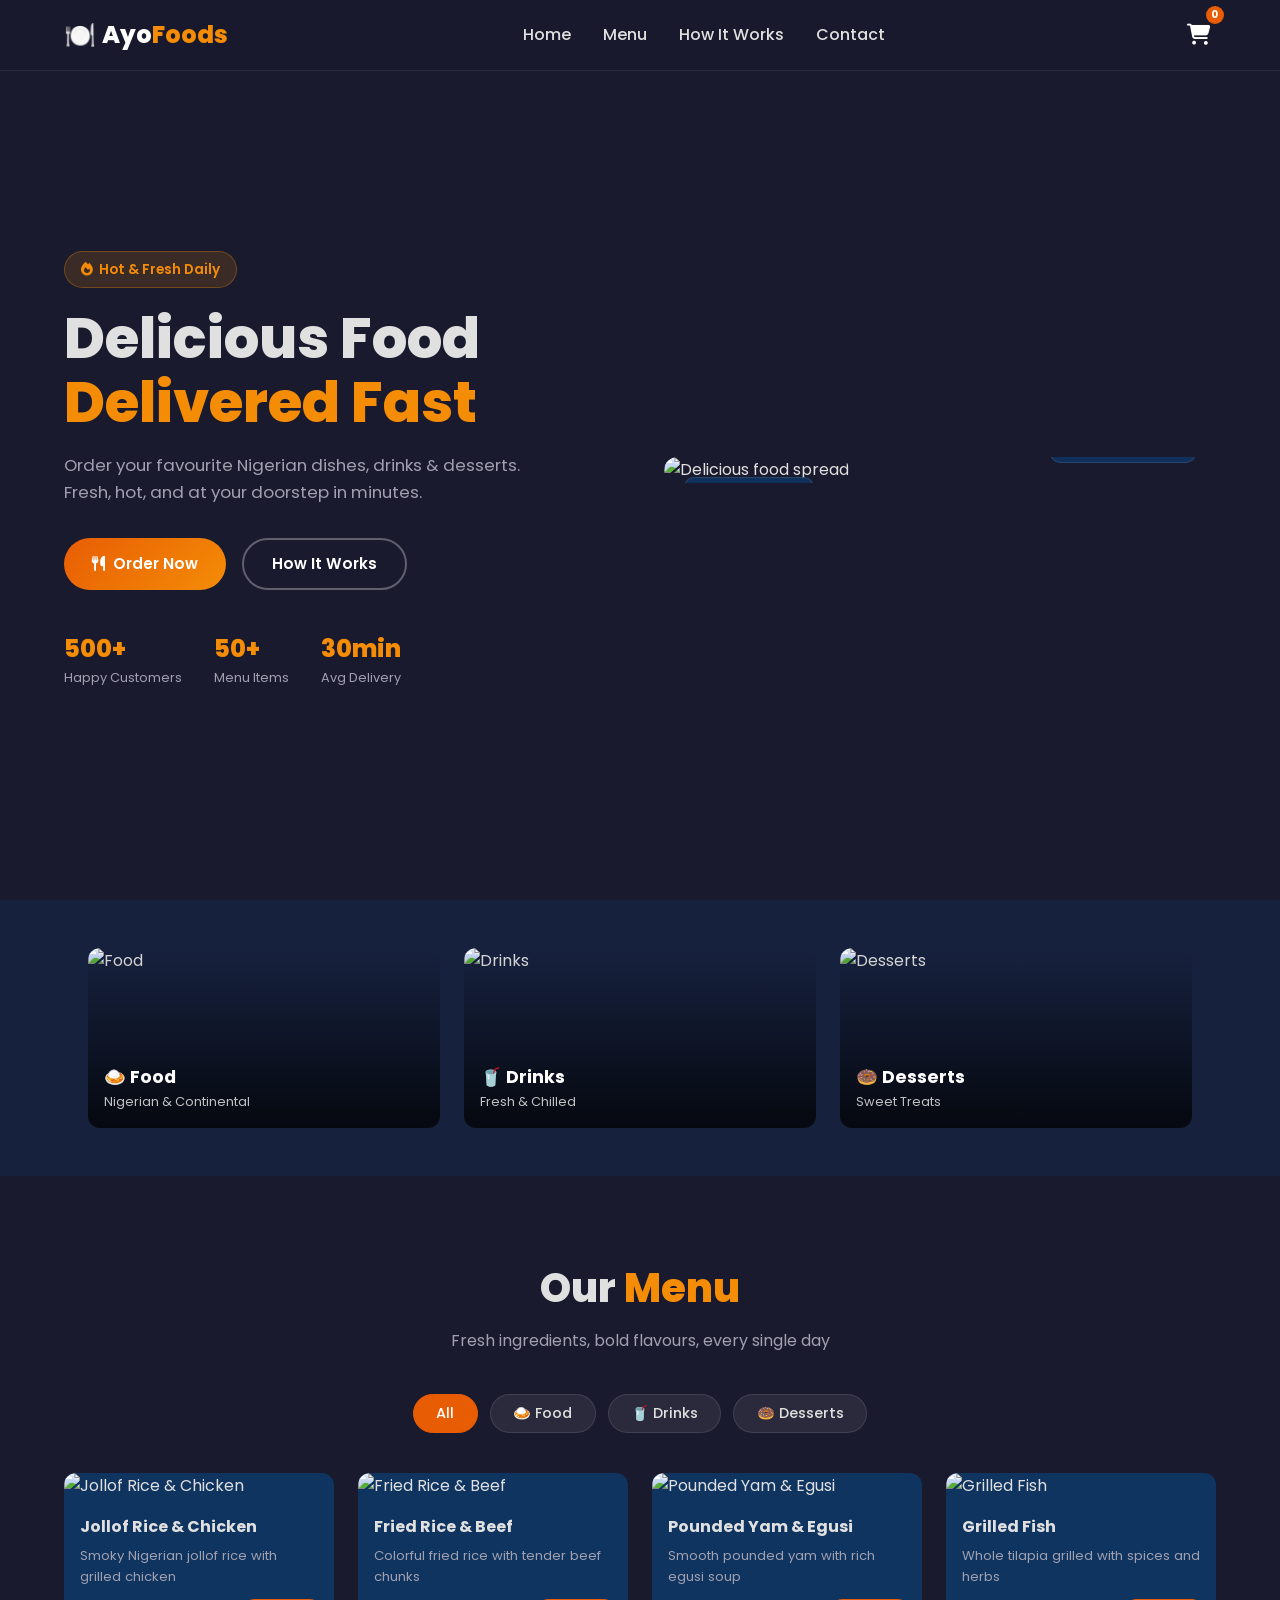
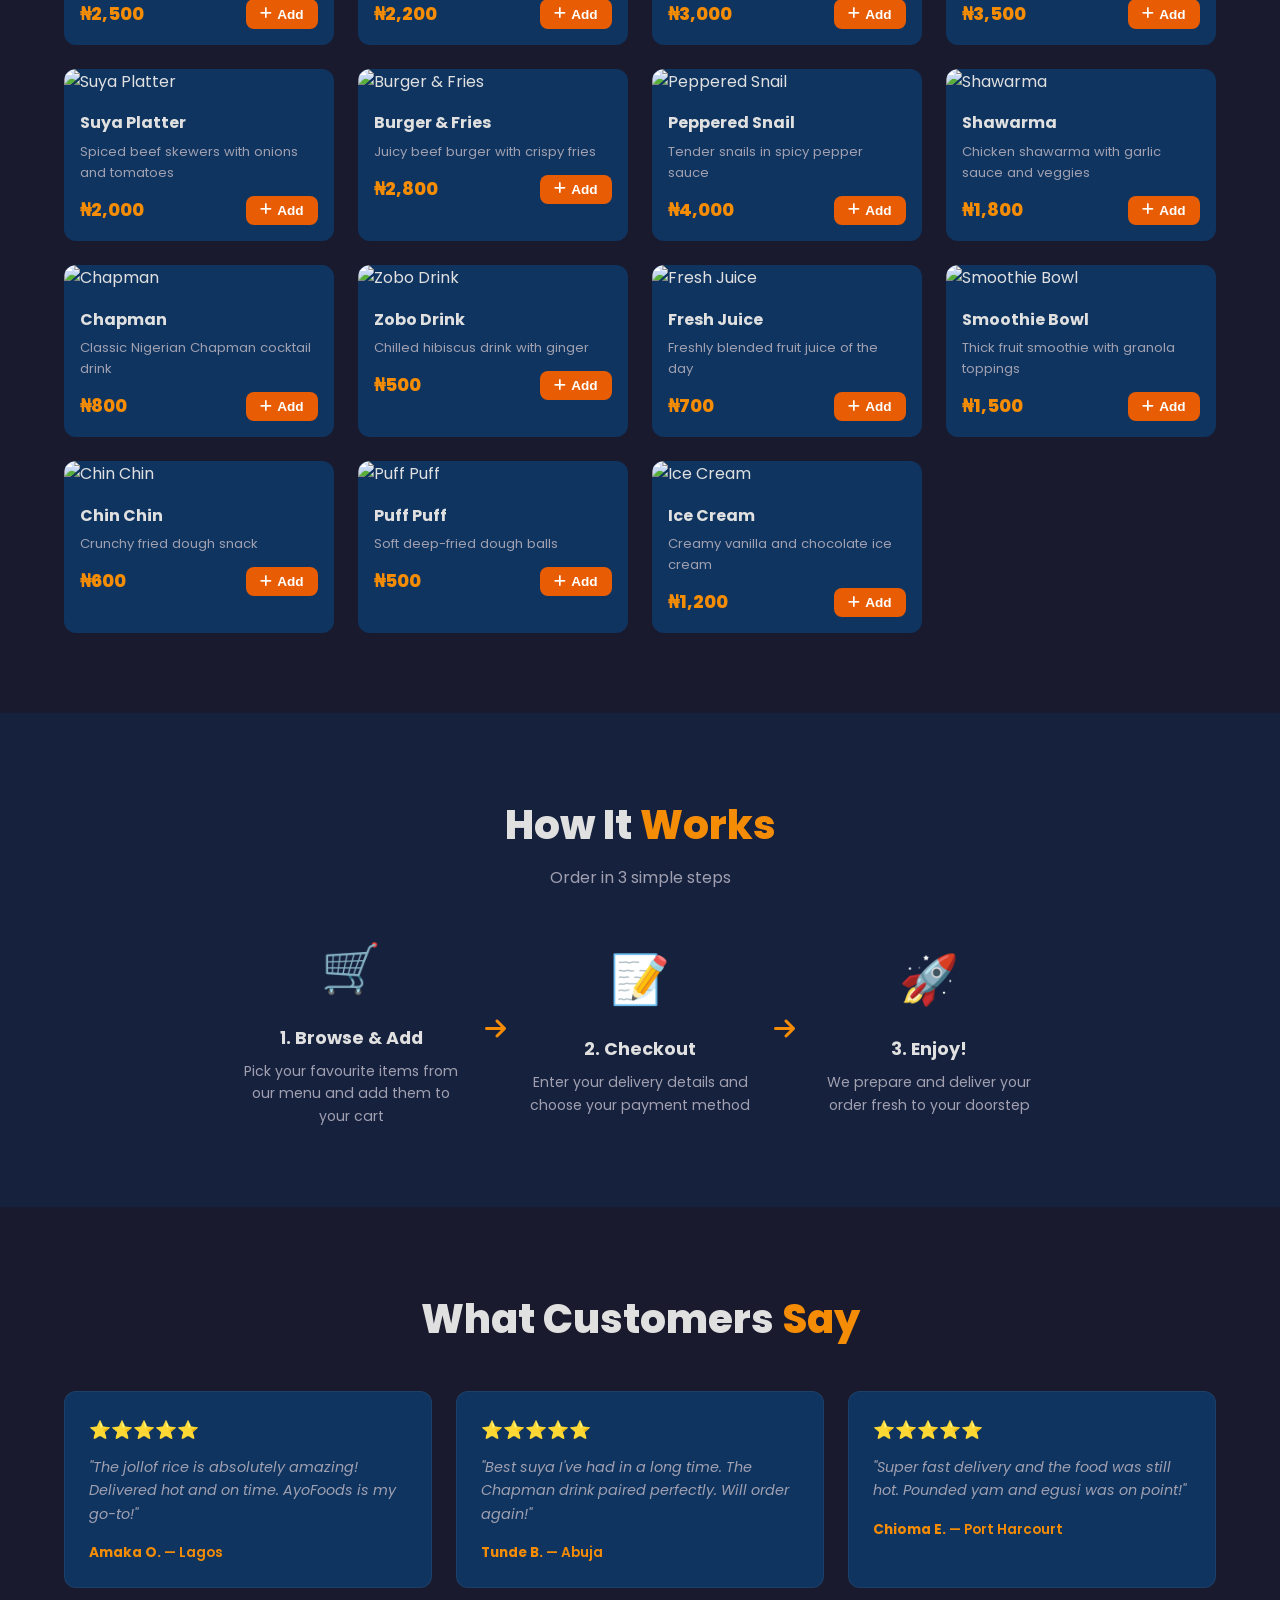
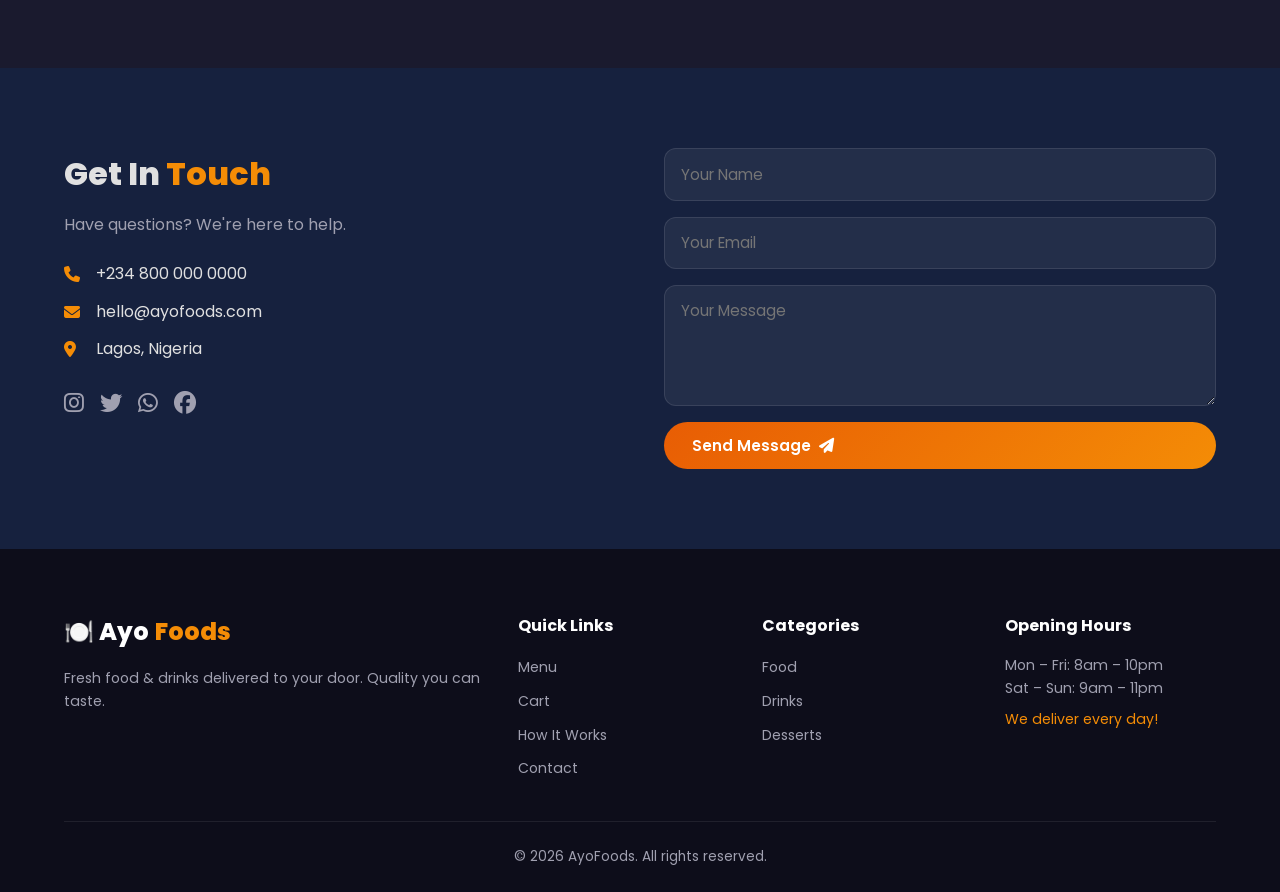
==== index.html @ 8da01fa1 "Add files via upload" ====
<!DOCTYPE html>
<html lang="en">
<head>
  <meta charset="UTF-8" />
  <meta name="viewport" content="width=device-width, initial-scale=1.0"/>
  <title>AyoFoods — Order Delicious Food & Drinks</title>
  <link rel="icon" type="image/svg+xml" href="favicon.svg"/>
  <link rel="apple-touch-icon" href="icon.svg"/>
  <link rel="stylesheet" href="style.css"/>
  <link rel="stylesheet" href="https://cdnjs.cloudflare.com/ajax/libs/font-awesome/6.5.0/css/all.min.css"/>
  <link href="https://fonts.googleapis.com/css2?family=Poppins:wght@300;400;500;600;700;800&display=swap" rel="stylesheet"/>
</head>
<body>

<!-- NAVBAR -->
<nav class="navbar" id="navbar">
  <div class="nav-container">
    <a href="index.html" class="logo">
      <span class="logo-icon">🍽️</span>
      <span>Ayo<span class="accent">Foods</span></span>
    </a>
    <ul class="nav-links" id="navLinks">
      <li><a href="#home">Home</a></li>
      <li><a href="#menu">Menu</a></li>
      <li><a href="#how-it-works">How It Works</a></li>
      <li><a href="#contact">Contact</a></li>
    </ul>
    <div class="nav-actions">
      <a href="cart.html" class="cart-btn" id="cartBtn">
        <i class="fas fa-shopping-cart"></i>
        <span class="cart-count" id="cartCount">0</span>
      </a>
      <button class="hamburger" id="hamburger" aria-label="Toggle menu">
        <span></span><span></span><span></span>
      </button>
    </div>
  </div>
</nav>

<!-- HERO -->
<section class="hero" id="home">
  <div class="hero-content">
    <div class="hero-badge"><i class="fas fa-fire"></i> Hot & Fresh Daily</div>
    <h1>Delicious Food<br/><span class="accent">Delivered Fast</span></h1>
    <p>Order your favourite Nigerian dishes, drinks & desserts. Fresh, hot, and at your doorstep in minutes.</p>
    <div class="hero-actions">
      <a href="#menu" class="btn btn-primary"><i class="fas fa-utensils"></i> Order Now</a>
      <a href="#how-it-works" class="btn btn-outline">How It Works</a>
    </div>
    <div class="hero-stats">
      <div class="stat"><strong>500+</strong><span>Happy Customers</span></div>
      <div class="stat"><strong>50+</strong><span>Menu Items</span></div>
      <div class="stat"><strong>30min</strong><span>Avg Delivery</span></div>
    </div>
  </div>
  <div class="hero-image">
    <div class="hero-img-wrap">
      <img src="https://images.unsplash.com/photo-1504674900247-0877df9cc836?w=600" alt="Delicious food spread" loading="lazy"/>
      <div class="floating-card card1"><i class="fas fa-star"></i> 4.9 Rating</div>
      <div class="floating-card card2"><i class="fas fa-truck"></i> Free Delivery</div>
    </div>
  </div>
</section>

<!-- CATEGORIES -->
<section class="categories">
  <div class="container">
    <div class="cat-grid">
      <div class="cat-card" onclick="filterMenu('food')">
        <img src="https://images.unsplash.com/photo-1567620905732-2d1ec7ab7445?w=300" alt="Food"/>
        <div class="cat-overlay"><h3>🍛 Food</h3><p>Nigerian & Continental</p></div>
      </div>
      <div class="cat-card" onclick="filterMenu('drink')">
        <img src="https://images.unsplash.com/photo-1544145945-f90425340c7e?w=300" alt="Drinks"/>
        <div class="cat-overlay"><h3>🥤 Drinks</h3><p>Fresh & Chilled</p></div>
      </div>
      <div class="cat-card" onclick="filterMenu('dessert')">
        <img src="https://images.unsplash.com/photo-1551024601-bec78aea704b?w=300" alt="Desserts"/>
        <div class="cat-overlay"><h3>🍩 Desserts</h3><p>Sweet Treats</p></div>
      </div>
    </div>
  </div>
</section>

<!-- MENU SECTION -->
<section class="menu-section" id="menu">
  <div class="container">
    <div class="section-header">
      <h2>Our <span class="accent">Menu</span></h2>
      <p>Fresh ingredients, bold flavours, every single day</p>
    </div>
    <div class="filter-tabs">
      <button class="tab active" data-cat="all" onclick="filterMenu('all')">All</button>
      <button class="tab" data-cat="food" onclick="filterMenu('food')">🍛 Food</button>
      <button class="tab" data-cat="drink" onclick="filterMenu('drink')">🥤 Drinks</button>
      <button class="tab" data-cat="dessert" onclick="filterMenu('dessert')">🍩 Desserts</button>
    </div>
    <div class="menu-grid" id="menuGrid">
      <!-- Populated by JS -->
      <div class="loading-spinner"><i class="fas fa-spinner fa-spin"></i> Loading menu...</div>
    </div>
  </div>
</section>

<!-- HOW IT WORKS -->
<section class="how-it-works" id="how-it-works">
  <div class="container">
    <div class="section-header">
      <h2>How It <span class="accent">Works</span></h2>
      <p>Order in 3 simple steps</p>
    </div>
    <div class="steps-grid">
      <div class="step">
        <div class="step-icon">🛒</div>
        <h3>1. Browse & Add</h3>
        <p>Pick your favourite items from our menu and add them to your cart</p>
      </div>
      <div class="step-arrow"><i class="fas fa-arrow-right"></i></div>
      <div class="step">
        <div class="step-icon">📝</div>
        <h3>2. Checkout</h3>
        <p>Enter your delivery details and choose your payment method</p>
      </div>
      <div class="step-arrow"><i class="fas fa-arrow-right"></i></div>
      <div class="step">
        <div class="step-icon">🚀</div>
        <h3>3. Enjoy!</h3>
        <p>We prepare and deliver your order fresh to your doorstep</p>
      </div>
    </div>
  </div>
</section>

<!-- TESTIMONIALS -->
<section class="testimonials">
  <div class="container">
    <div class="section-header">
      <h2>What Customers <span class="accent">Say</span></h2>
    </div>
    <div class="testi-grid">
      <div class="testi-card">
        <div class="stars">⭐⭐⭐⭐⭐</div>
        <p>"The jollof rice is absolutely amazing! Delivered hot and on time. AyoFoods is my go-to!"</p>
        <div class="testi-author"><strong>Amaka O.</strong> — Lagos</div>
      </div>
      <div class="testi-card">
        <div class="stars">⭐⭐⭐⭐⭐</div>
        <p>"Best suya I've had in a long time. The Chapman drink paired perfectly. Will order again!"</p>
        <div class="testi-author"><strong>Tunde B.</strong> — Abuja</div>
      </div>
      <div class="testi-card">
        <div class="stars">⭐⭐⭐⭐⭐</div>
        <p>"Super fast delivery and the food was still hot. Pounded yam and egusi was on point!"</p>
        <div class="testi-author"><strong>Chioma E.</strong> — Port Harcourt</div>
      </div>
    </div>
  </div>
</section>

<!-- CONTACT -->
<section class="contact" id="contact">
  <div class="container">
    <div class="contact-grid">
      <div class="contact-info">
        <h2>Get In <span class="accent">Touch</span></h2>
        <p>Have questions? We're here to help.</p>
        <div class="contact-item"><i class="fas fa-phone"></i> +234 800 000 0000</div>
        <div class="contact-item"><i class="fas fa-envelope"></i> hello@ayofoods.com</div>
        <div class="contact-item"><i class="fas fa-map-marker-alt"></i> Lagos, Nigeria</div>
        <div class="social-links">
          <a href="#" aria-label="Instagram"><i class="fab fa-instagram"></i></a>
          <a href="#" aria-label="Twitter"><i class="fab fa-twitter"></i></a>
          <a href="#" aria-label="WhatsApp"><i class="fab fa-whatsapp"></i></a>
          <a href="#" aria-label="Facebook"><i class="fab fa-facebook"></i></a>
        </div>
      </div>
      <form class="contact-form" onsubmit="sendMessage(event)">
        <input type="text" placeholder="Your Name" required/>
        <input type="email" placeholder="Your Email" required/>
        <textarea placeholder="Your Message" rows="4" required></textarea>
        <button type="submit" class="btn btn-primary">Send Message <i class="fas fa-paper-plane"></i></button>
      </form>
    </div>
  </div>
</section>

<!-- FOOTER -->
<footer class="footer">
  <div class="container">
    <div class="footer-grid">
      <div>
        <div class="logo" style="margin-bottom:1rem">🍽️ Ayo<span class="accent">Foods</span></div>
        <p>Fresh food & drinks delivered to your door. Quality you can taste.</p>
      </div>
      <div>
        <h4>Quick Links</h4>
        <ul>
          <li><a href="#menu">Menu</a></li>
          <li><a href="cart.html">Cart</a></li>
          <li><a href="#how-it-works">How It Works</a></li>
          <li><a href="#contact">Contact</a></li>
        </ul>
      </div>
      <div>
        <h4>Categories</h4>
        <ul>
          <li><a href="#" onclick="filterMenu('food')">Food</a></li>
          <li><a href="#" onclick="filterMenu('drink')">Drinks</a></li>
          <li><a href="#" onclick="filterMenu('dessert')">Desserts</a></li>
        </ul>
      </div>
      <div>
        <h4>Opening Hours</h4>
        <p>Mon – Fri: 8am – 10pm</p>
        <p>Sat – Sun: 9am – 11pm</p>
        <p style="margin-top:.5rem;color:var(--accent)">We deliver every day!</p>
      </div>
    </div>
    <div class="footer-bottom">
      <p>&copy; 2026 AyoFoods. All rights reserved.</p>
    </div>
  </div>
</footer>

<!-- TOAST -->
<div class="toast" id="toast"></div>

<script src="script.js"></script>
</body>
</html>
---- style.css ----
﻿/* AyoFoods Styles */
*, *::before, *::after { box-sizing: border-box; margin: 0; padding: 0; }

:root {
  --primary: #e85d04;
  --accent: #f48c06;
  --dark: #1a1a2e;
  --dark2: #16213e;
  --card-bg: #0f3460;
  --text: #e0e0e0;
  --text-muted: #a0a0b0;
  --white: #ffffff;
  --radius: 12px;
  --shadow: 0 4px 24px rgba(0,0,0,0.3);
  --transition: 0.3s ease;
}

html { scroll-behavior: smooth; }

body {
  font-family: 'Poppins', sans-serif;
  background: var(--dark);
  color: var(--text);
  line-height: 1.6;
  overflow-x: hidden;
}

.accent { color: var(--accent); }
.container { max-width: 1200px; margin: 0 auto; padding: 0 1.5rem; }

/* ── NAVBAR ── */
.navbar {
  position: fixed; top: 0; left: 0; right: 0; z-index: 1000;
  background: rgba(26,26,46,0.97);
  backdrop-filter: blur(10px);
  border-bottom: 1px solid rgba(255,255,255,0.08);
  transition: var(--transition);
}
.navbar.scrolled { box-shadow: var(--shadow); }
.nav-container {
  max-width: 1200px; margin: 0 auto; padding: 0 1.5rem;
  display: flex; align-items: center; justify-content: space-between;
  height: 70px;
}
.logo {
  font-size: 1.5rem; font-weight: 800; color: var(--white);
  text-decoration: none; display: flex; align-items: center; gap: .4rem;
}
.logo-icon { font-size: 1.6rem; }
.nav-links { list-style: none; display: flex; gap: 2rem; }
.nav-links a {
  color: var(--text); text-decoration: none; font-weight: 500;
  transition: color var(--transition);
}
.nav-links a:hover { color: var(--accent); }
.nav-actions { display: flex; align-items: center; gap: 1rem; }
.cart-btn {
  position: relative; color: var(--white); font-size: 1.3rem;
  text-decoration: none; padding: .4rem;
}
.cart-count {
  position: absolute; top: -6px; right: -8px;
  background: var(--primary); color: #fff;
  font-size: .65rem; font-weight: 700;
  width: 18px; height: 18px; border-radius: 50%;
  display: flex; align-items: center; justify-content: center;
}
.hamburger {
  display: none; flex-direction: column; gap: 5px;
  background: none; border: none; cursor: pointer; padding: .3rem;
}
.hamburger span {
  display: block; width: 24px; height: 2px;
  background: var(--white); border-radius: 2px;
  transition: var(--transition);
}

/* ── BUTTONS ── */
.btn {
  display: inline-flex; align-items: center; gap: .5rem;
  padding: .75rem 1.75rem; border-radius: 50px;
  font-family: inherit; font-size: .95rem; font-weight: 600;
  cursor: pointer; text-decoration: none; border: none;
  transition: var(--transition);
}
.btn-primary {
  background: linear-gradient(135deg, var(--primary), var(--accent));
  color: #fff;
}
.btn-primary:hover { transform: translateY(-2px); box-shadow: 0 8px 20px rgba(232,93,4,.4); }
.btn-outline {
  background: transparent; color: var(--white);
  border: 2px solid rgba(255,255,255,.3);
}
.btn-outline:hover { border-color: var(--accent); color: var(--accent); }
.btn-full { width: 100%; justify-content: center; }

/* ── HERO ── */
.hero {
  min-height: 100vh; padding: 100px 1.5rem 60px;
  max-width: 1200px; margin: 0 auto;
  display: grid; grid-template-columns: 1fr 1fr;
  align-items: center; gap: 3rem;
}
.hero-badge {
  display: inline-flex; align-items: center; gap: .4rem;
  background: rgba(244,140,6,.15); color: var(--accent);
  border: 1px solid rgba(244,140,6,.3);
  padding: .4rem 1rem; border-radius: 50px;
  font-size: .85rem; font-weight: 600; margin-bottom: 1.2rem;
}
.hero-content h1 {
  font-size: clamp(2.2rem, 5vw, 3.5rem);
  font-weight: 800; line-height: 1.15; margin-bottom: 1rem;
}
.hero-content p {
  font-size: 1.05rem; color: var(--text-muted);
  margin-bottom: 2rem; max-width: 480px;
}
.hero-actions { display: flex; gap: 1rem; flex-wrap: wrap; margin-bottom: 2.5rem; }
.hero-stats { display: flex; gap: 2rem; }
.stat { display: flex; flex-direction: column; }
.stat strong { font-size: 1.5rem; font-weight: 800; color: var(--accent); }
.stat span { font-size: .8rem; color: var(--text-muted); }
.hero-img-wrap { position: relative; border-radius: 20px; overflow: hidden; }
.hero-img-wrap img { width: 100%; height: 450px; object-fit: cover; border-radius: 20px; }
.floating-card {
  position: absolute; background: rgba(15,52,96,.9);
  backdrop-filter: blur(8px); border: 1px solid rgba(255,255,255,.1);
  padding: .6rem 1rem; border-radius: 10px;
  font-size: .85rem; font-weight: 600; color: var(--white);
  display: flex; align-items: center; gap: .4rem;
}
.card1 { top: 20px; left: 20px; }
.card1 i { color: #ffd700; }
.card2 { bottom: 20px; right: 20px; }
.card2 i { color: var(--accent); }

/* ── CATEGORIES ── */
.categories { padding: 3rem 0; background: var(--dark2); }
.cat-grid {
  max-width: 1200px; margin: 0 auto; padding: 0 1.5rem;
  display: grid; grid-template-columns: repeat(3, 1fr); gap: 1.5rem;
}
.cat-card {
  position: relative; border-radius: var(--radius);
  overflow: hidden; cursor: pointer; height: 180px;
}
.cat-card img { width: 100%; height: 100%; object-fit: cover; transition: transform .4s ease; }
.cat-card:hover img { transform: scale(1.08); }
.cat-overlay {
  position: absolute; inset: 0;
  background: linear-gradient(to top, rgba(0,0,0,.75), transparent);
  display: flex; flex-direction: column; justify-content: flex-end;
  padding: 1rem;
}
.cat-overlay h3 { font-size: 1.1rem; font-weight: 700; color: #fff; }
.cat-overlay p { font-size: .8rem; color: rgba(255,255,255,.75); }

/* ── SECTION HEADER ── */
.section-header { text-align: center; margin-bottom: 2.5rem; }
.section-header h2 {
  font-size: clamp(1.8rem, 4vw, 2.5rem);
  font-weight: 800; margin-bottom: .5rem;
}
.section-header p { color: var(--text-muted); }

/* ── MENU ── */
.menu-section { padding: 5rem 0; }
.filter-tabs {
  display: flex; gap: .75rem; justify-content: center;
  flex-wrap: wrap; margin-bottom: 2.5rem;
}
.tab {
  padding: .5rem 1.4rem; border-radius: 50px;
  background: rgba(255,255,255,.07); color: var(--text);
  border: 1px solid rgba(255,255,255,.1);
  font-family: inherit; font-size: .9rem; font-weight: 500;
  cursor: pointer; transition: var(--transition);
}
.tab:hover, .tab.active { background: var(--primary); color: #fff; border-color: var(--primary); }
.menu-grid {
  display: grid;
  grid-template-columns: repeat(auto-fill, minmax(260px, 1fr));
  gap: 1.5rem;
}
.menu-card {
  background: var(--card-bg); border-radius: var(--radius);
  overflow: hidden; transition: transform var(--transition), box-shadow var(--transition);
}
.menu-card:hover { transform: translateY(-6px); box-shadow: var(--shadow); }
.menu-card img { width: 100%; height: 180px; object-fit: cover; }
.menu-card-body { padding: 1rem; }
.menu-card-body h3 { font-size: 1rem; font-weight: 700; margin-bottom: .3rem; }
.menu-card-body p { font-size: .82rem; color: var(--text-muted); margin-bottom: .8rem; }
.menu-card-footer { display: flex; align-items: center; justify-content: space-between; }
.price { font-size: 1.1rem; font-weight: 800; color: var(--accent); }
.add-btn {
  background: var(--primary); color: #fff;
  border: none; border-radius: 8px;
  padding: .45rem .9rem; font-size: .85rem; font-weight: 600;
  cursor: pointer; transition: var(--transition);
  display: flex; align-items: center; gap: .3rem;
}
.add-btn:hover { background: var(--accent); transform: scale(1.05); }
.loading-spinner {
  grid-column: 1 / -1; text-align: center;
  padding: 3rem; color: var(--text-muted); font-size: 1.1rem;
}

/* ── HOW IT WORKS ── */
.how-it-works { padding: 5rem 0; background: var(--dark2); }
.steps-grid {
  display: flex; align-items: center; justify-content: center;
  gap: 1.5rem; flex-wrap: wrap;
}
.step { text-align: center; max-width: 220px; }
.step-icon { font-size: 3rem; margin-bottom: 1rem; }
.step h3 { font-size: 1.1rem; font-weight: 700; margin-bottom: .5rem; }
.step p { font-size: .88rem; color: var(--text-muted); }
.step-arrow { font-size: 1.5rem; color: var(--accent); }

/* ── TESTIMONIALS ── */
.testimonials { padding: 5rem 0; }
.testi-grid {
  display: grid;
  grid-template-columns: repeat(auto-fill, minmax(280px, 1fr));
  gap: 1.5rem;
}
.testi-card {
  background: var(--card-bg); border-radius: var(--radius);
  padding: 1.5rem; border: 1px solid rgba(255,255,255,.06);
}
.stars { font-size: 1.1rem; margin-bottom: .75rem; }
.testi-card p { font-size: .9rem; color: var(--text-muted); margin-bottom: 1rem; font-style: italic; }
.testi-author { font-size: .85rem; font-weight: 600; color: var(--accent); }

/* ── CONTACT ── */
.contact { padding: 5rem 0; background: var(--dark2); }
.contact-grid { display: grid; grid-template-columns: 1fr 1fr; gap: 3rem; align-items: start; }
.contact-info h2 { font-size: 2rem; font-weight: 800; margin-bottom: .75rem; }
.contact-info p { color: var(--text-muted); margin-bottom: 1.5rem; }
.contact-item {
  display: flex; align-items: center; gap: .75rem;
  margin-bottom: .75rem; color: var(--text);
}
.contact-item i { color: var(--accent); width: 20px; }
.social-links { display: flex; gap: 1rem; margin-top: 1.5rem; }
.social-links a { color: var(--text-muted); font-size: 1.4rem; transition: color var(--transition); }
.social-links a:hover { color: var(--accent); }
.contact-form { display: flex; flex-direction: column; gap: 1rem; }
.contact-form input,
.contact-form textarea {
  background: rgba(255,255,255,.06); border: 1px solid rgba(255,255,255,.1);
  border-radius: var(--radius); padding: .85rem 1rem;
  color: var(--white); font-family: inherit; font-size: .95rem;
  transition: border-color var(--transition);
}
.contact-form input:focus,
.contact-form textarea:focus { outline: none; border-color: var(--accent); }
.contact-form textarea { resize: vertical; }

/* ── FOOTER ── */
.footer { background: #0d0d1a; padding: 4rem 0 1.5rem; }
.footer-grid {
  display: grid; grid-template-columns: 2fr 1fr 1fr 1fr;
  gap: 2rem; margin-bottom: 2.5rem;
}
.footer-grid p { font-size: .88rem; color: var(--text-muted); }
.footer-grid h4 { font-size: 1rem; font-weight: 700; margin-bottom: 1rem; color: var(--white); }
.footer-grid ul { list-style: none; display: flex; flex-direction: column; gap: .5rem; }
.footer-grid ul a {
  color: var(--text-muted); text-decoration: none;
  font-size: .88rem; transition: color var(--transition);
}
.footer-grid ul a:hover { color: var(--accent); }
.footer-bottom {
  border-top: 1px solid rgba(255,255,255,.08);
  padding-top: 1.5rem; text-align: center;
  color: var(--text-muted); font-size: .85rem;
}

/* ── TOAST ── */
.toast {
  position: fixed; bottom: 2rem; right: 2rem; z-index: 9999;
  background: var(--card-bg); color: var(--white);
  padding: .85rem 1.5rem; border-radius: var(--radius);
  box-shadow: var(--shadow); font-size: .9rem; font-weight: 500;
  transform: translateY(100px); opacity: 0;
  transition: all .35s ease; pointer-events: none;
  border-left: 4px solid var(--accent);
  max-width: calc(100vw - 2rem);
}
.toast.show { transform: translateY(0); opacity: 1; }

/* ── PAGE (cart / checkout) ── */
.page-main { padding: 100px 0 4rem; min-height: 100vh; }
.page-header {
  display: flex; align-items: center; justify-content: space-between;
  margin-bottom: 2rem; flex-wrap: wrap; gap: 1rem;
}
.page-header h1 { font-size: 2rem; font-weight: 800; }

/* ── CART ── */
.cart-layout { display: grid; grid-template-columns: 1fr 340px; gap: 2rem; align-items: start; }
.cart-items { background: var(--card-bg); border-radius: var(--radius); overflow: hidden; }
.cart-item {
  display: flex; align-items: center; gap: 1rem;
  padding: 1rem 1.25rem; border-bottom: 1px solid rgba(255,255,255,.06);
}
.cart-item:last-child { border-bottom: none; }
.cart-item img { width: 70px; height: 70px; object-fit: cover; border-radius: 8px; flex-shrink: 0; }
.cart-item-info { flex: 1; min-width: 0; }
.cart-item-info h4 { font-size: .95rem; font-weight: 700; margin-bottom: .2rem; white-space: nowrap; overflow: hidden; text-overflow: ellipsis; }
.cart-item-info .item-price { font-size: .9rem; color: var(--accent); font-weight: 600; }
.qty-controls { display: flex; align-items: center; gap: .5rem; flex-shrink: 0; }
.qty-btn {
  width: 28px; height: 28px; border-radius: 6px;
  background: rgba(255,255,255,.1); border: none;
  color: var(--white); font-size: 1rem; cursor: pointer;
  display: flex; align-items: center; justify-content: center;
  transition: background var(--transition);
}
.qty-btn:hover { background: var(--primary); }
.qty-val { font-weight: 700; min-width: 20px; text-align: center; }
.remove-btn {
  background: none; border: none; color: #ff6b6b;
  cursor: pointer; font-size: 1.1rem; padding: .3rem;
  transition: transform var(--transition); flex-shrink: 0;
}
.remove-btn:hover { transform: scale(1.2); }
.cart-summary {
  background: var(--card-bg); border-radius: var(--radius);
  padding: 1.5rem; position: sticky; top: 90px;
}
.cart-summary h3 { font-size: 1.1rem; font-weight: 700; margin-bottom: 1.25rem; }
.summary-row {
  display: flex; justify-content: space-between;
  margin-bottom: .75rem; font-size: .9rem; color: var(--text-muted);
}
.summary-row.total {
  font-size: 1.1rem; font-weight: 800; color: var(--white);
  border-top: 1px solid rgba(255,255,255,.1);
  padding-top: .75rem; margin-top: .75rem;
}
.cart-empty { text-align: center; padding: 4rem 2rem; color: var(--text-muted); }
.cart-empty i { font-size: 3rem; margin-bottom: 1rem; display: block; }

/* ── CHECKOUT ── */
.checkout-layout { display: grid; grid-template-columns: 340px 1fr; gap: 2rem; align-items: start; }
.order-summary {
  background: var(--card-bg); border-radius: var(--radius);
  padding: 1.5rem; position: sticky; top: 90px;
}
.order-summary h3 { font-size: 1.1rem; font-weight: 700; margin-bottom: 1.25rem; }
.summary-item {
  display: flex; justify-content: space-between; align-items: center;
  padding: .6rem 0; border-bottom: 1px solid rgba(255,255,255,.06);
  font-size: .88rem;
}
.summary-item:last-child { border-bottom: none; }
.summary-totals { margin-top: 1rem; }
.checkout-form { background: var(--card-bg); border-radius: var(--radius); padding: 1.75rem; }
.checkout-form h3 { font-size: 1.1rem; font-weight: 700; margin-bottom: 1.5rem; }
.form-group { margin-bottom: 1.25rem; }
.form-group label {
  display: block; font-size: .88rem; font-weight: 600;
  margin-bottom: .4rem; color: var(--text-muted);
}
.form-group input,
.form-group textarea {
  width: 100%; background: rgba(255,255,255,.06);
  border: 1px solid rgba(255,255,255,.1); border-radius: var(--radius);
  padding: .85rem 1rem; color: var(--white);
  font-family: inherit; font-size: .95rem;
  transition: border-color var(--transition);
}
.form-group input:focus,
.form-group textarea:focus { outline: none; border-color: var(--accent); }
.form-group textarea { resize: vertical; }
.payment-options { display: flex; flex-direction: column; gap: .75rem; }
.pay-opt { display: flex; align-items: center; gap: .75rem; cursor: pointer; }
.pay-opt input[type="radio"] { accent-color: var(--accent); width: 16px; height: 16px; }
.pay-opt span { display: flex; align-items: center; gap: .5rem; font-size: .9rem; }
.pay-opt span i { color: var(--accent); }

/* ── SUCCESS MODAL ── */
.modal-overlay {
  position: fixed; inset: 0; z-index: 2000;
  background: rgba(0,0,0,.7); backdrop-filter: blur(4px);
  display: flex; align-items: center; justify-content: center;
  opacity: 0; pointer-events: none; transition: opacity .3s ease;
  padding: 1rem;
}
.modal-overlay.active { opacity: 1; pointer-events: all; }
.modal {
  background: var(--dark2); border-radius: 20px;
  padding: 2.5rem; text-align: center; max-width: 420px; width: 100%;
  border: 1px solid rgba(255,255,255,.1);
  transform: scale(.9); transition: transform .3s ease;
}
.modal-overlay.active .modal { transform: scale(1); }
.modal-icon { font-size: 3.5rem; margin-bottom: 1rem; }
.modal h2 { font-size: 1.8rem; font-weight: 800; margin-bottom: .75rem; }
.modal p { color: var(--text-muted); margin-bottom: .5rem; }
.order-id-display { font-size: 1rem; font-weight: 700; color: var(--accent); margin-bottom: 1.5rem; }

/* ══════════════════════════════════════
   RESPONSIVE — Tablet (≤ 900px)
══════════════════════════════════════ */
@media (max-width: 900px) {
  .hero {
    grid-template-columns: 1fr;
    text-align: center;
    padding-top: 90px;
    gap: 2rem;
  }
  .hero-image { display: none; }
  .hero-actions, .hero-stats { justify-content: center; }
  .hero-content p { margin-left: auto; margin-right: auto; }

  .contact-grid { grid-template-columns: 1fr; gap: 2rem; }
  .footer-grid { grid-template-columns: 1fr 1fr; }

  .cart-layout { grid-template-columns: 1fr; }
  .cart-summary { position: static; }

  .checkout-layout { grid-template-columns: 1fr; }
  .order-summary { position: static; }
}

/* ══════════════════════════════════════
   RESPONSIVE — Mobile (≤ 640px)
══════════════════════════════════════ */
@media (max-width: 640px) {
  /* Navbar */
  .nav-links {
    display: none; flex-direction: column;
    position: absolute; top: 70px; left: 0; right: 0;
    background: var(--dark2);
    padding: 1rem 1.5rem; gap: 1rem;
    border-bottom: 1px solid rgba(255,255,255,.08);
    z-index: 999;
  }
  .nav-links.open { display: flex; }
  .hamburger { display: flex; }

  /* Hero */
  .hero { padding: 90px 1rem 40px; }
  .hero-stats { gap: 1.2rem; flex-wrap: wrap; justify-content: center; }
  .hero-actions { flex-direction: column; align-items: center; }
  .hero-actions .btn { width: 100%; justify-content: center; }

  /* Categories */
  .cat-grid { grid-template-columns: 1fr; }

  /* Menu */
  .menu-grid { grid-template-columns: 1fr; }

  /* Steps */
  .steps-grid { flex-direction: column; align-items: center; }
  .step-arrow { transform: rotate(90deg); }

  /* Footer */
  .footer-grid { grid-template-columns: 1fr; }

  /* Cart */
  .cart-item { flex-wrap: wrap; gap: .75rem; }
  .cart-item img { width: 60px; height: 60px; }
  .cart-summary { position: static; }

  /* Page header */
  .page-header { flex-direction: column; align-items: flex-start; }
  .page-header h1 { font-size: 1.6rem; }

  /* Buttons */
  .btn { padding: .65rem 1.25rem; font-size: .9rem; }

  /* Toast */
  .toast { bottom: 1rem; right: 1rem; left: 1rem; }

  /* Modal */
  .modal { padding: 1.75rem 1.25rem; }
  .modal h2 { font-size: 1.5rem; }
}

/* ══════════════════════════════════════
   RESPONSIVE — Small Mobile (≤ 400px)
══════════════════════════════════════ */
@media (max-width: 400px) {
  .logo { font-size: 1.2rem; }
  .hero-content h1 { font-size: 1.9rem; }
  .stat strong { font-size: 1.2rem; }
  .filter-tabs { gap: .4rem; }
  .tab { padding: .4rem 1rem; font-size: .82rem; }
}
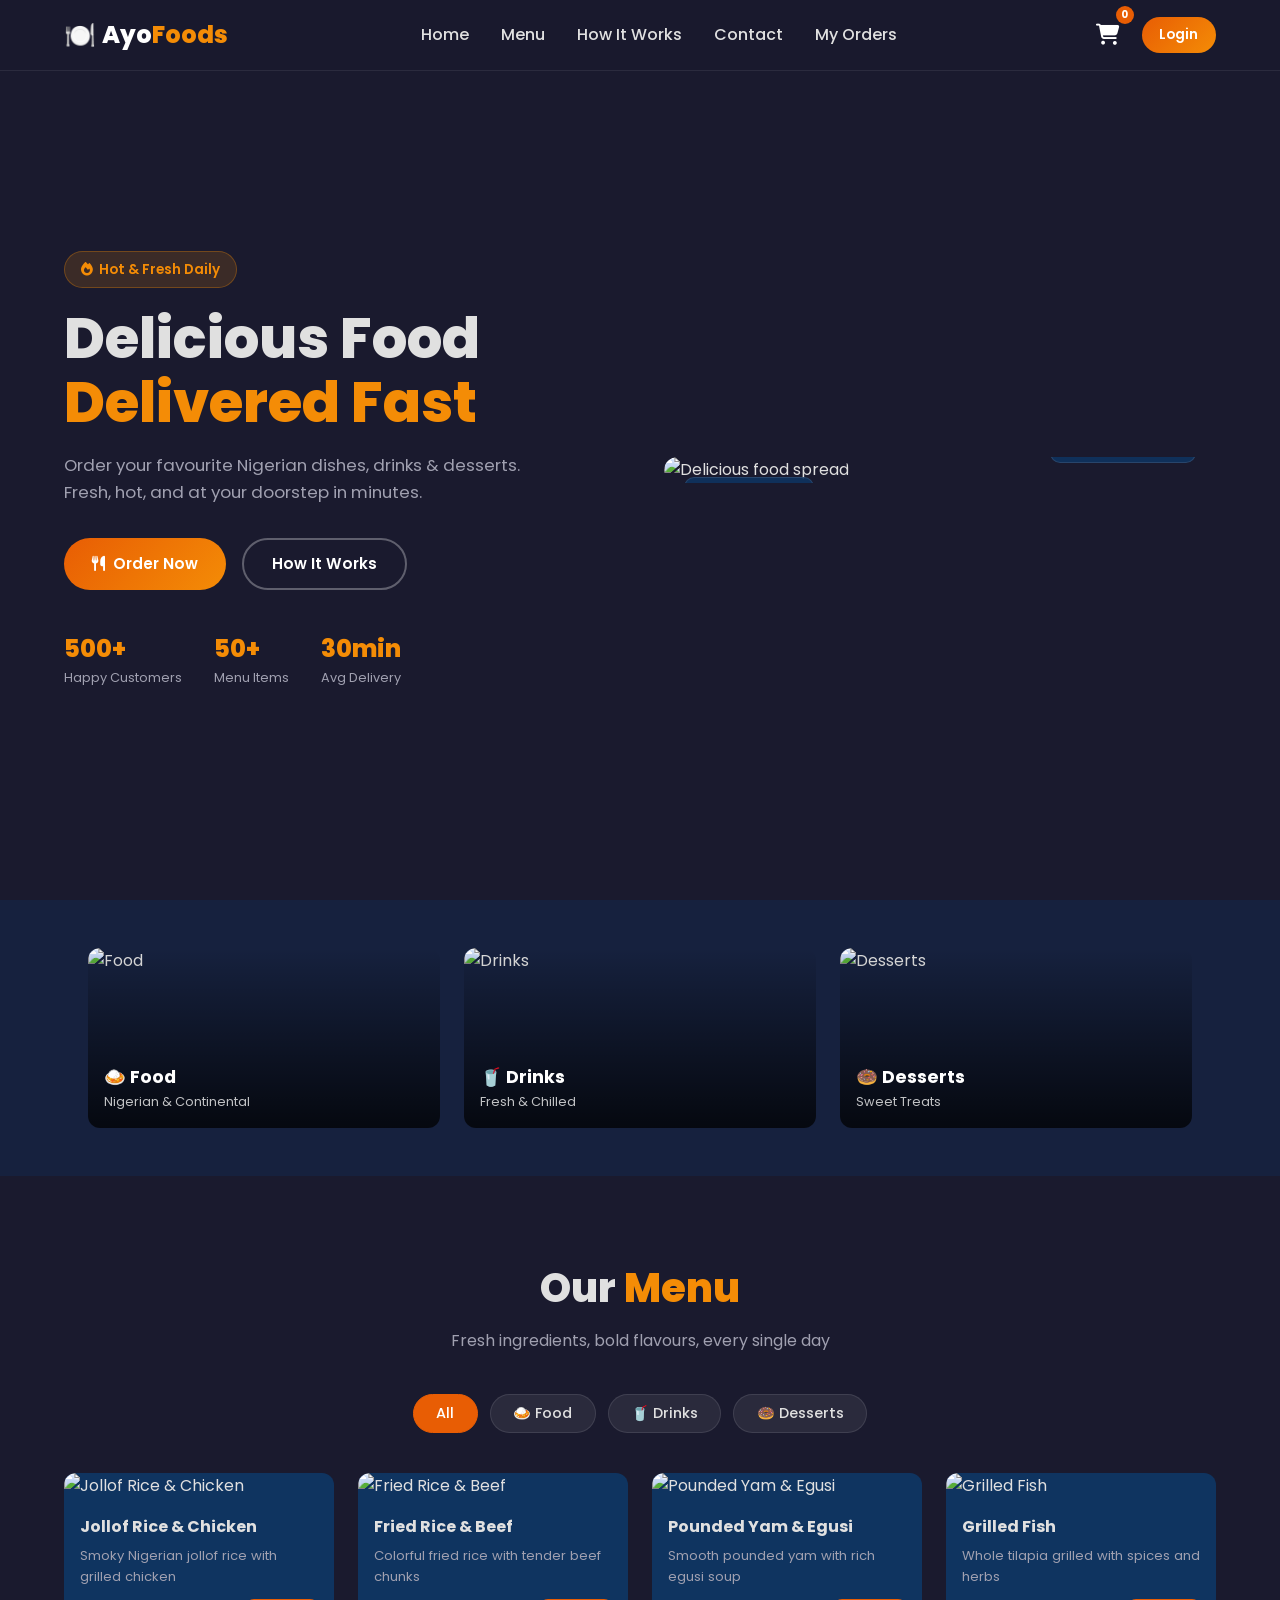
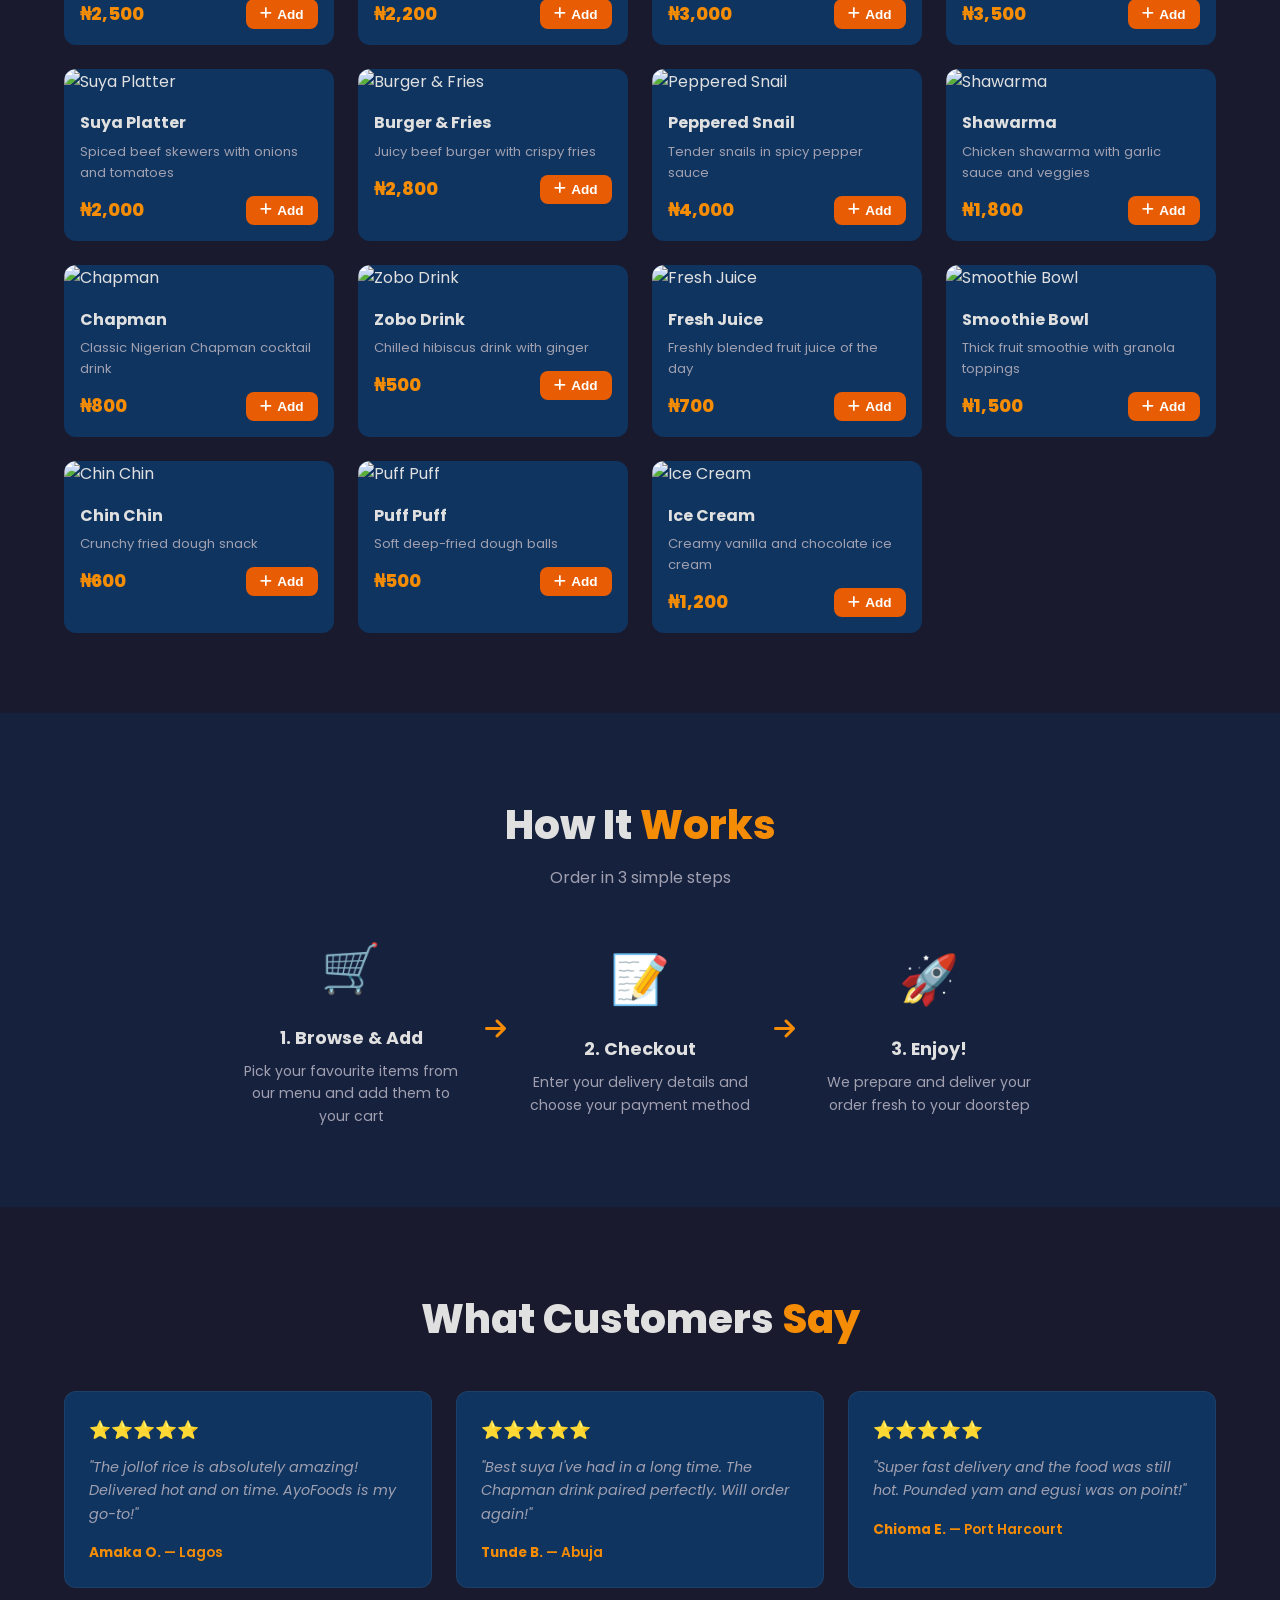
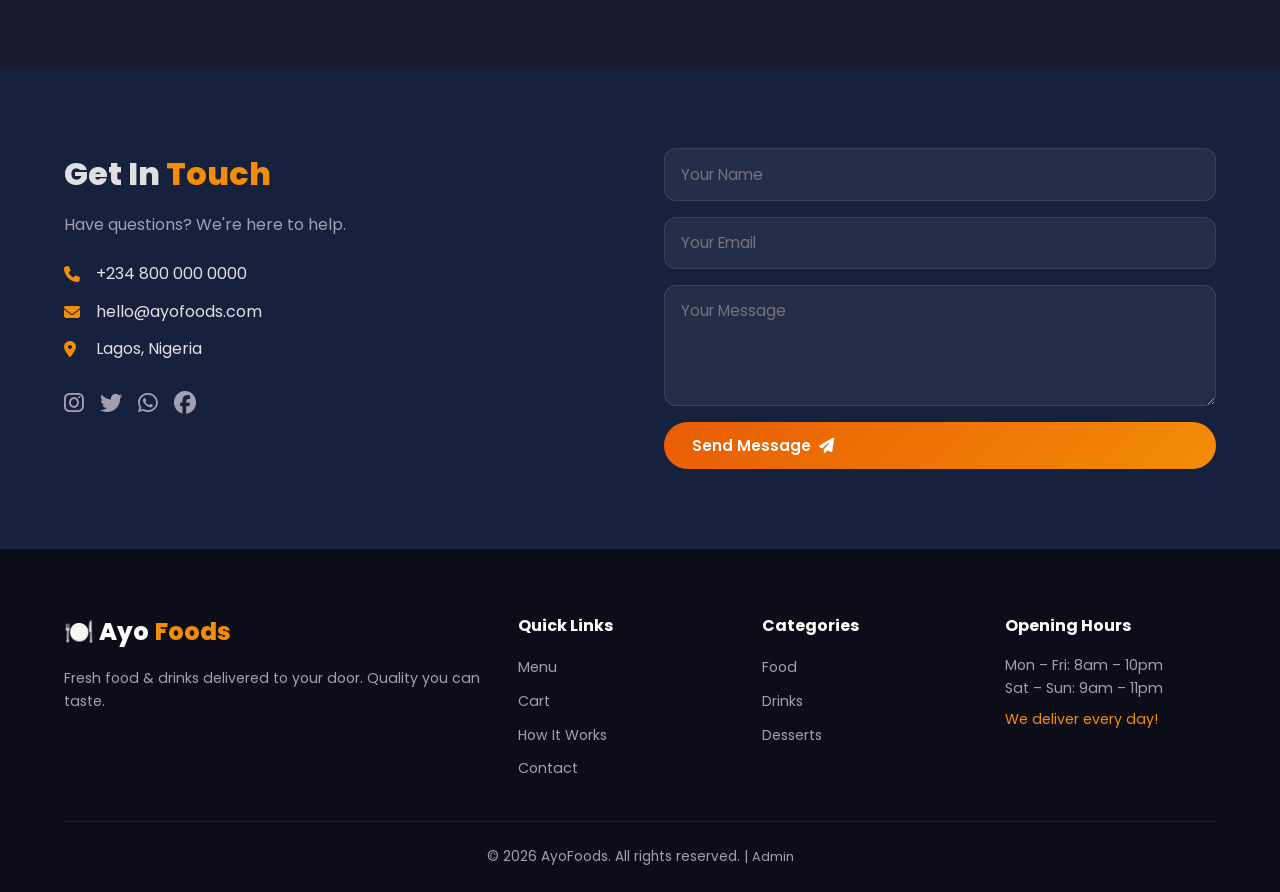
==== commit f05fd6a4: "Add files via upload" ====
--- a/index.html
+++ b/index.html
@@ -24,12 +24,16 @@
       <li><a href="#menu">Menu</a></li>
       <li><a href="#how-it-works">How It Works</a></li>
       <li><a href="#contact">Contact</a></li>
+      <li><a href="#" onclick="showMyOrders();return false">My Orders</a></li>
     </ul>
     <div class="nav-actions">
       <a href="cart.html" class="cart-btn" id="cartBtn">
         <i class="fas fa-shopping-cart"></i>
         <span class="cart-count" id="cartCount">0</span>
       </a>
+      <div class="auth-nav" id="authNav">
+        <a href="auth.html" style="display:inline-flex;align-items:center;gap:.4rem;padding:.45rem 1.1rem;background:linear-gradient(135deg,#e85d04,#f48c06);color:#fff;border-radius:50px;font-family:'Poppins',sans-serif;font-size:.85rem;font-weight:600;text-decoration:none">Login</a>
+      </div>
       <button class="hamburger" id="hamburger" aria-label="Toggle menu">
         <span></span><span></span><span></span>
       </button>
@@ -96,7 +100,6 @@
       <button class="tab" data-cat="dessert" onclick="filterMenu('dessert')">🍩 Desserts</button>
     </div>
     <div class="menu-grid" id="menuGrid">
-      <!-- Populated by JS -->
       <div class="loading-spinner"><i class="fas fa-spinner fa-spin"></i> Loading menu...</div>
     </div>
   </div>
@@ -110,23 +113,11 @@
       <p>Order in 3 simple steps</p>
     </div>
     <div class="steps-grid">
-      <div class="step">
-        <div class="step-icon">🛒</div>
-        <h3>1. Browse & Add</h3>
-        <p>Pick your favourite items from our menu and add them to your cart</p>
-      </div>
+      <div class="step"><div class="step-icon">🛒</div><h3>1. Browse & Add</h3><p>Pick your favourite items from our menu and add them to your cart</p></div>
       <div class="step-arrow"><i class="fas fa-arrow-right"></i></div>
-      <div class="step">
-        <div class="step-icon">📝</div>
-        <h3>2. Checkout</h3>
-        <p>Enter your delivery details and choose your payment method</p>
-      </div>
+      <div class="step"><div class="step-icon">📝</div><h3>2. Checkout</h3><p>Enter your delivery details and choose your payment method</p></div>
       <div class="step-arrow"><i class="fas fa-arrow-right"></i></div>
-      <div class="step">
-        <div class="step-icon">🚀</div>
-        <h3>3. Enjoy!</h3>
-        <p>We prepare and deliver your order fresh to your doorstep</p>
-      </div>
+      <div class="step"><div class="step-icon">🚀</div><h3>3. Enjoy!</h3><p>We prepare and deliver your order fresh to your doorstep</p></div>
     </div>
   </div>
 </section>
@@ -134,25 +125,11 @@
 <!-- TESTIMONIALS -->
 <section class="testimonials">
   <div class="container">
-    <div class="section-header">
-      <h2>What Customers <span class="accent">Say</span></h2>
-    </div>
+    <div class="section-header"><h2>What Customers <span class="accent">Say</span></h2></div>
     <div class="testi-grid">
-      <div class="testi-card">
-        <div class="stars">⭐⭐⭐⭐⭐</div>
-        <p>"The jollof rice is absolutely amazing! Delivered hot and on time. AyoFoods is my go-to!"</p>
-        <div class="testi-author"><strong>Amaka O.</strong> — Lagos</div>
-      </div>
-      <div class="testi-card">
-        <div class="stars">⭐⭐⭐⭐⭐</div>
-        <p>"Best suya I've had in a long time. The Chapman drink paired perfectly. Will order again!"</p>
-        <div class="testi-author"><strong>Tunde B.</strong> — Abuja</div>
-      </div>
-      <div class="testi-card">
-        <div class="stars">⭐⭐⭐⭐⭐</div>
-        <p>"Super fast delivery and the food was still hot. Pounded yam and egusi was on point!"</p>
-        <div class="testi-author"><strong>Chioma E.</strong> — Port Harcourt</div>
-      </div>
+      <div class="testi-card"><div class="stars">⭐⭐⭐⭐⭐</div><p>"The jollof rice is absolutely amazing! Delivered hot and on time. AyoFoods is my go-to!"</p><div class="testi-author"><strong>Amaka O.</strong> — Lagos</div></div>
+      <div class="testi-card"><div class="stars">⭐⭐⭐⭐⭐</div><p>"Best suya I've had in a long time. The Chapman drink paired perfectly. Will order again!"</p><div class="testi-author"><strong>Tunde B.</strong> — Abuja</div></div>
+      <div class="testi-card"><div class="stars">⭐⭐⭐⭐⭐</div><p>"Super fast delivery and the food was still hot. Pounded yam and egusi was on point!"</p><div class="testi-author"><strong>Chioma E.</strong> — Port Harcourt</div></div>
     </div>
   </div>
 </section>
@@ -217,14 +194,12 @@
       </div>
     </div>
     <div class="footer-bottom">
-      <p>&copy; 2026 AyoFoods. All rights reserved.</p>
+      <p>&copy; 2026 AyoFoods. All rights reserved. | <a href="admin.html" style="color:var(--text-muted);text-decoration:none;font-size:.8rem">Admin</a></p>
     </div>
   </div>
 </footer>
 
-<!-- TOAST -->
 <div class="toast" id="toast"></div>
-
 <script src="script.js"></script>
 </body>
 </html>
